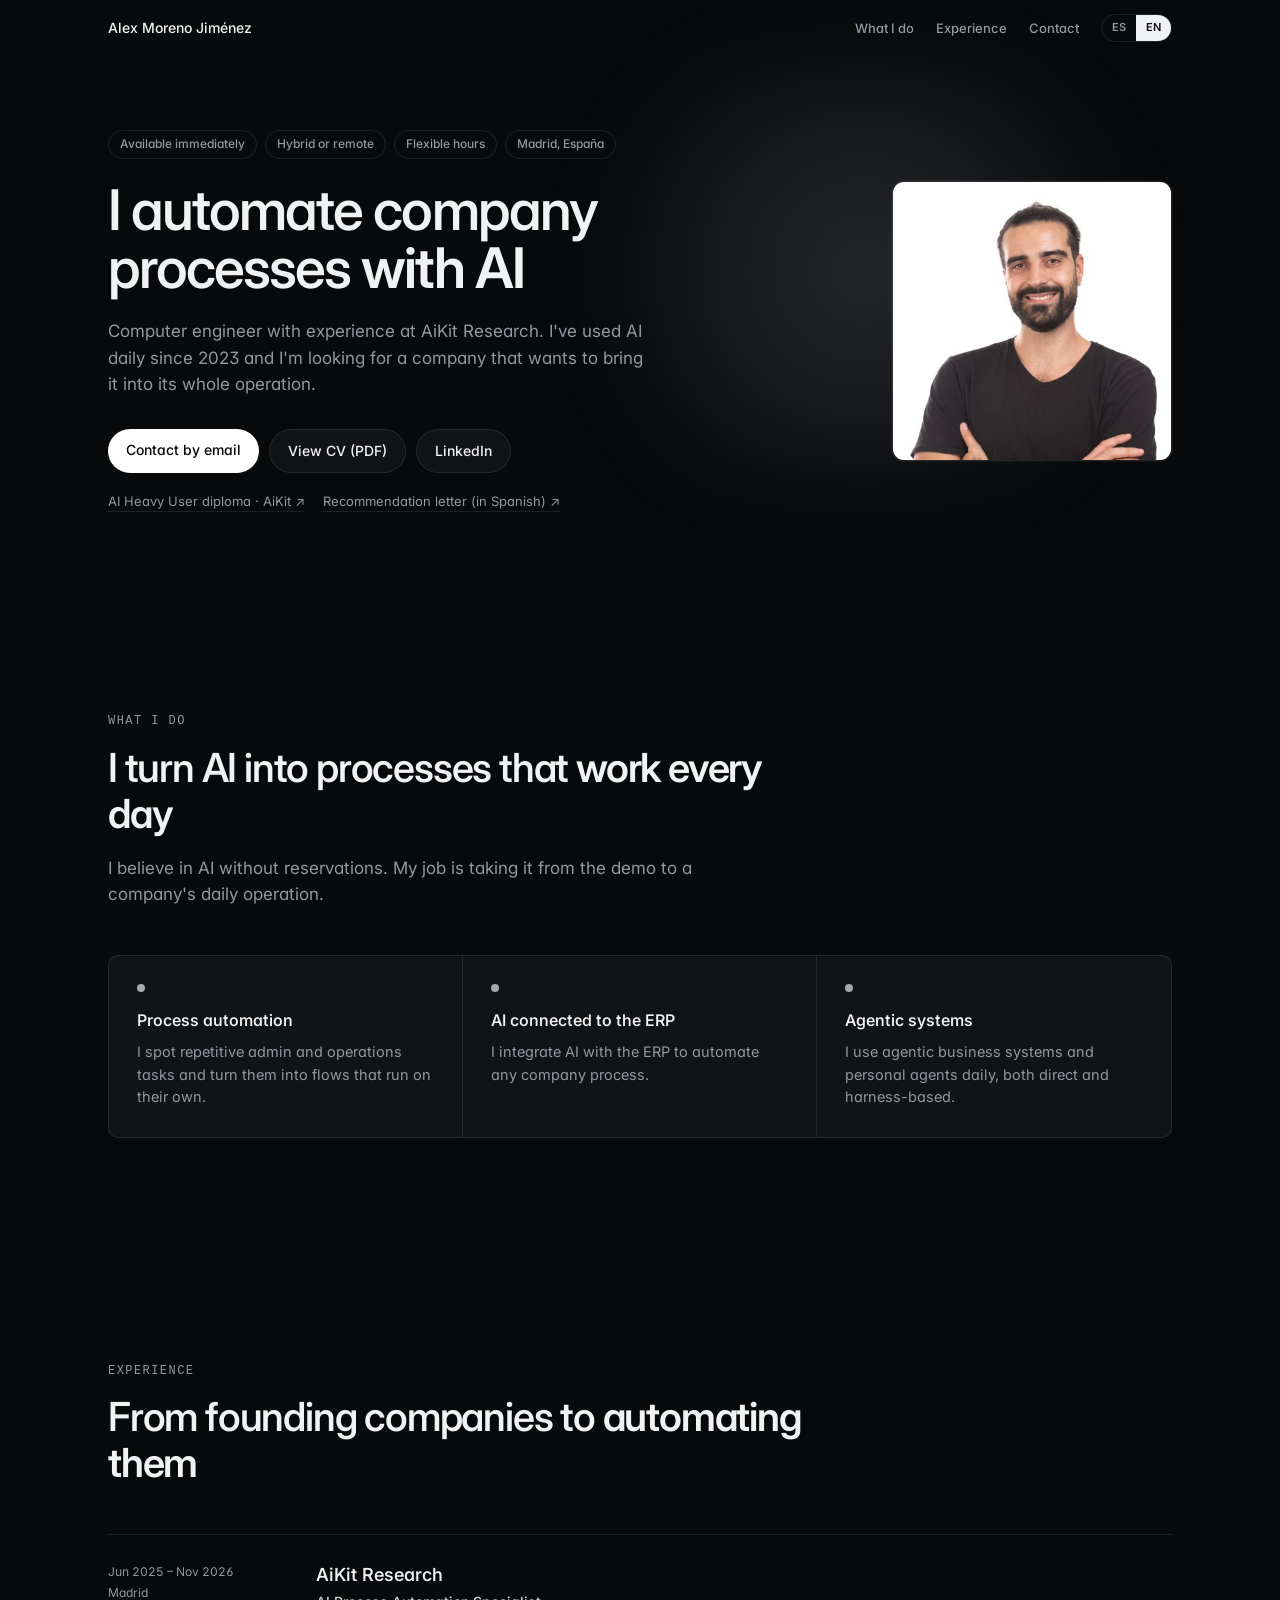
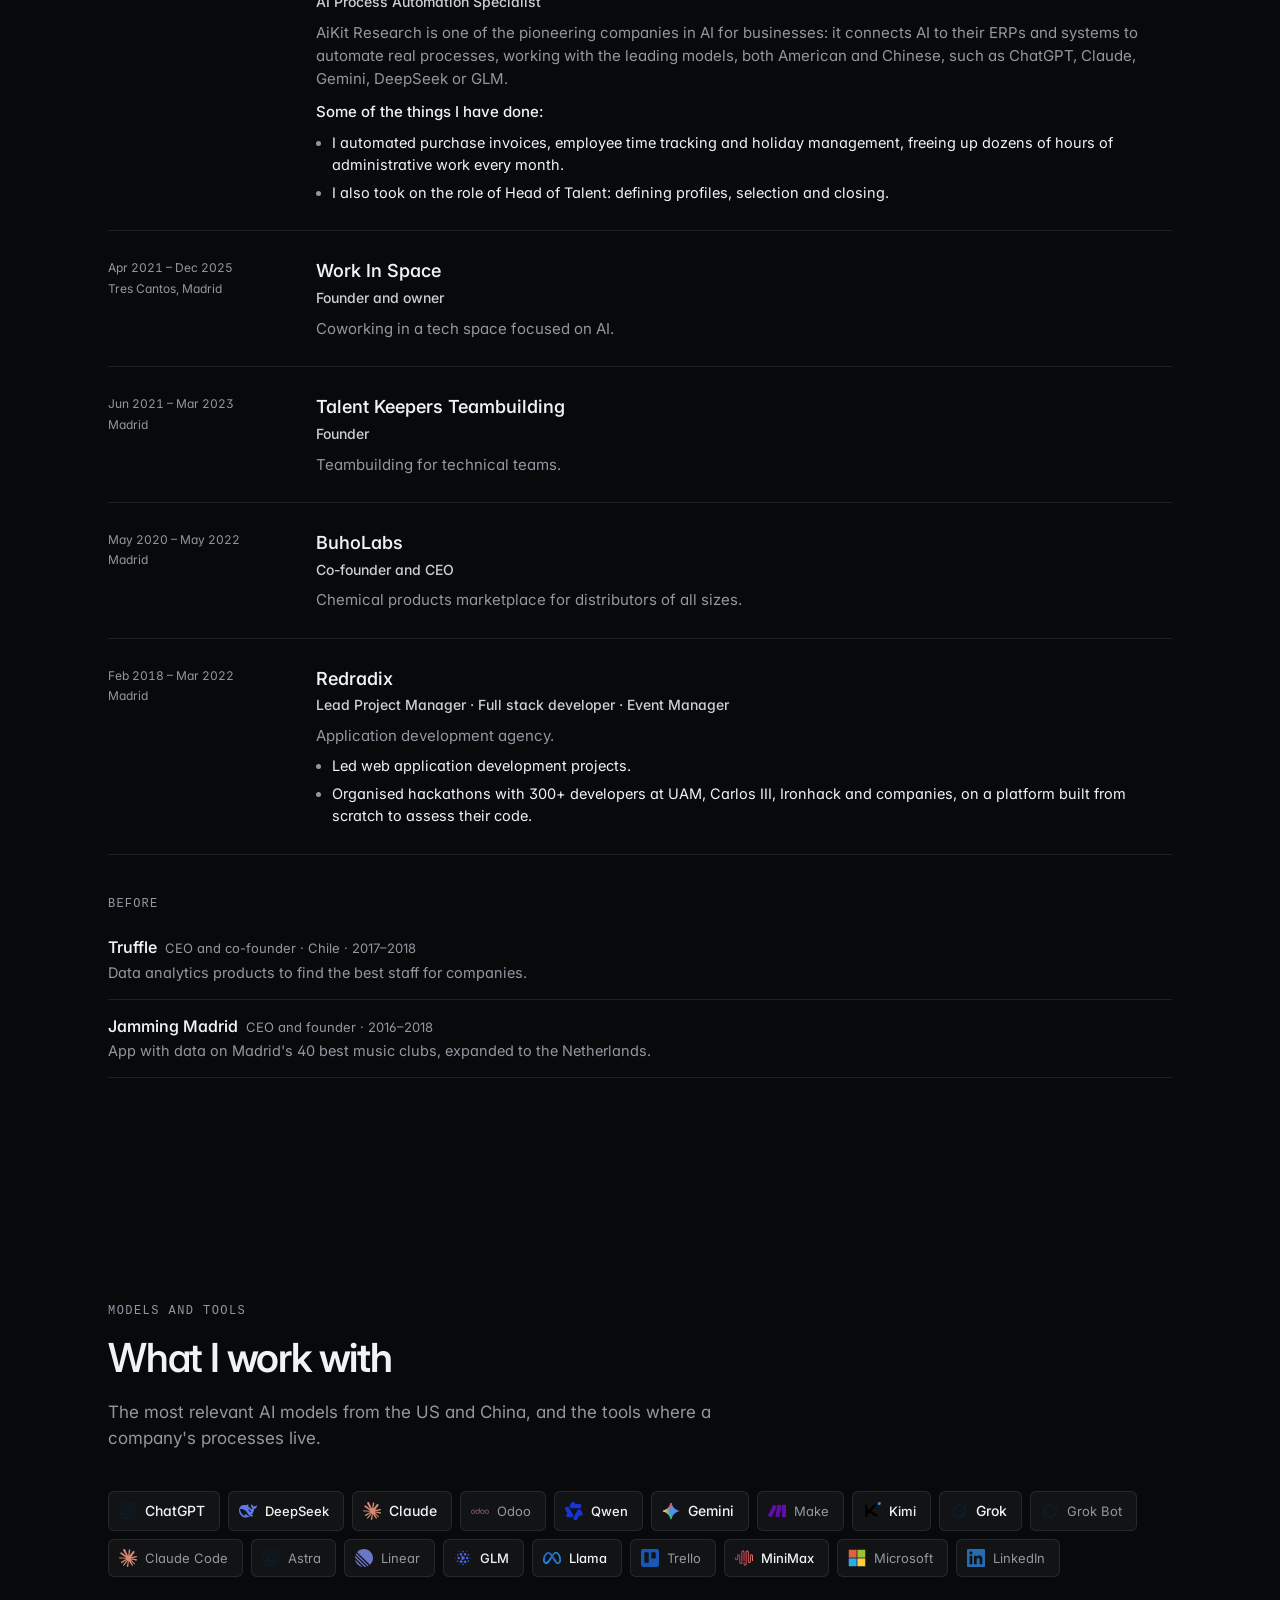
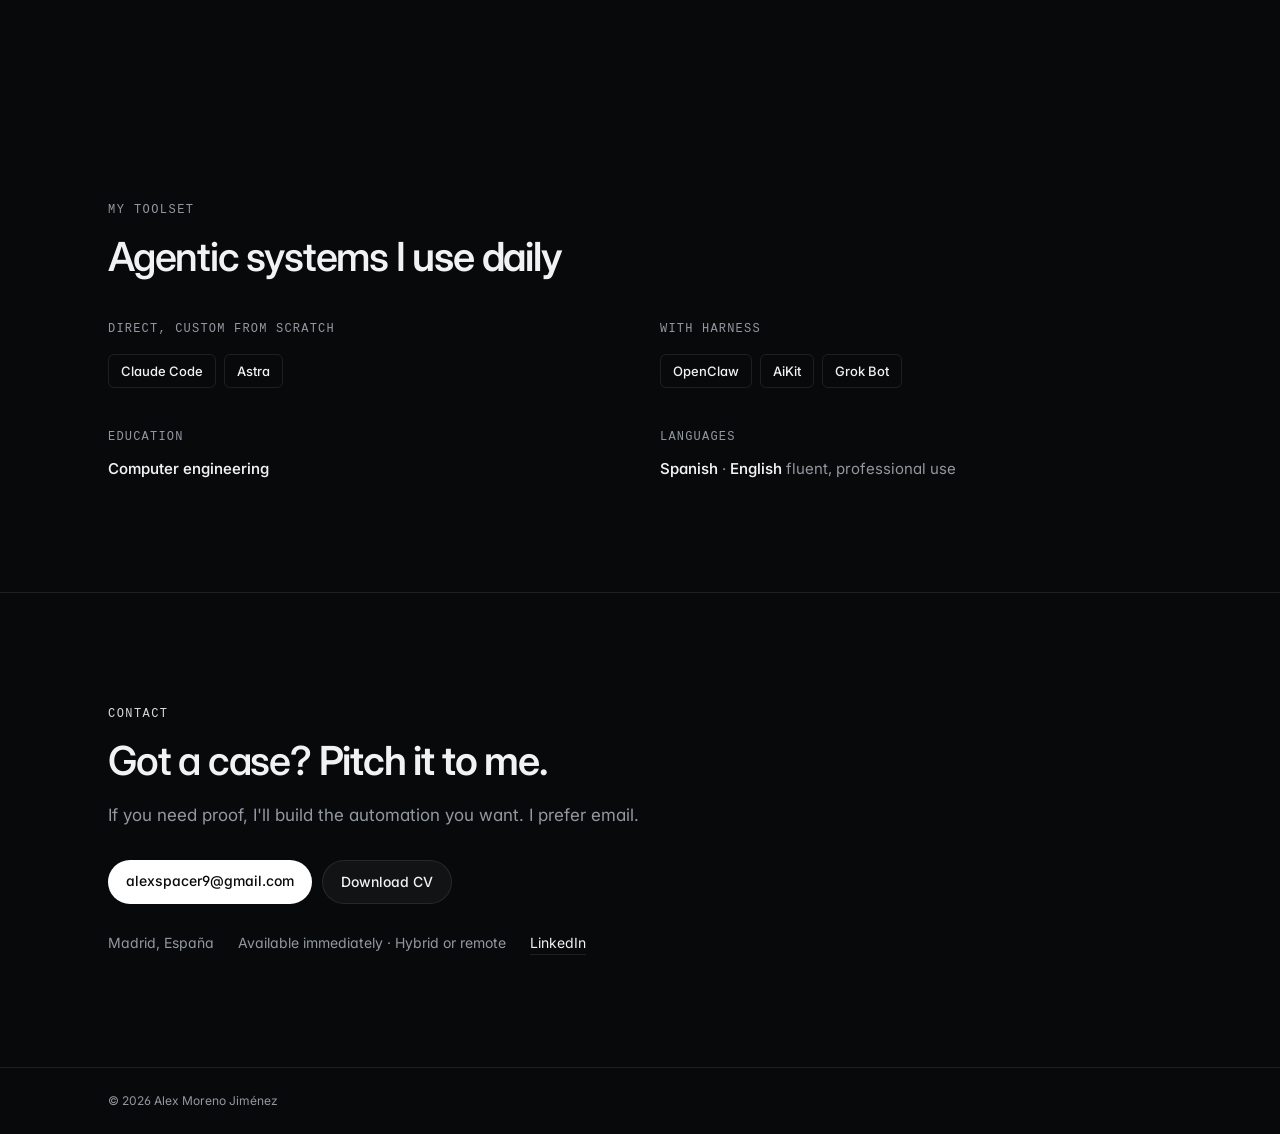
==== index.html @ 7211baa2 "Initial: CV + web estilo linear" ====
<!DOCTYPE html>
<html lang="es">
<head>
<meta charset="utf-8">
<meta name="viewport" content="width=device-width,initial-scale=1">
<title>Alex Moreno Jiménez · Automatizador de procesos con IA</title>
<meta name="description" content="Ingeniero informático que automatiza procesos de empresa con IA. Automatizador de procesos en AiKit Research. Madrid, España.">
<link rel="icon" href="favicon.svg" type="image/svg+xml">
<link rel="icon" href="favicon-32.png" sizes="32x32" type="image/png">
<link rel="apple-touch-icon" href="apple-touch-icon.png">
<meta name="theme-color" content="#08090a">
<style>
@font-face{font-family:Inter;src:url(fonts/Inter.ttf);font-weight:100 900;font-display:swap}
:root{
  --bg:#08090a; --surface:#121315; --ink:#f1f2f3; --muted:#9298a1;
  --line:rgba(255,255,255,.09); --accent:#e5e7eb; --cta:#fff; --cta-ink:#08090a;
  --radius:10px; --content:1120px; --theme:#08090a;
}
*{box-sizing:border-box;margin:0;padding:0}
html{scroll-behavior:smooth}
body{font-family:Inter,system-ui,sans-serif;font-feature-settings:"ss01","cv11";color:var(--ink);background:var(--bg);line-height:1.55;font-size:16px;-webkit-font-smoothing:antialiased}
a{color:inherit}
.wrap{max-width:var(--content);margin:0 auto;padding:0 28px}
nav{position:fixed;top:0;left:0;right:0;z-index:10;border-bottom:1px solid transparent;transition:.25s}
nav .wrap{display:flex;align-items:center;justify-content:space-between;height:56px}
nav.s{background:rgba(8,9,10,.88);backdrop-filter:blur(12px);border-bottom-color:var(--line)}
.brand{font-weight:500;text-decoration:none;font-size:14px;color:var(--ink)}
.links{display:flex;gap:22px;align-items:center;font-size:13px;font-weight:500}
.links a{text-decoration:none;color:var(--muted)}.links a:hover{color:var(--ink)}
.lang{display:flex;border:1px solid var(--line);border-radius:99px;overflow:hidden}
.lang button{border:0;background:none;font:inherit;font-size:11px;font-weight:600;padding:4px 10px;color:var(--muted);cursor:pointer}
.lang button.on{background:var(--ink);color:var(--bg)}
.hero{position:relative;padding:130px 0 88px;overflow:hidden}
.hero::before{content:"";position:absolute;inset:10% 5% auto auto;width:55%;height:70%;background:radial-gradient(circle,rgba(180,190,210,.18),transparent 70%);pointer-events:none;filter:blur(40px)}
.hero .wrap{display:grid;grid-template-columns:1fr 280px;gap:48px;align-items:center;position:relative}
.av{display:inline-flex;gap:8px;flex-wrap:wrap;margin-bottom:22px}
.av span{font-size:12px;font-weight:500;color:var(--muted);border:1px solid var(--line);padding:4px 11px;border-radius:99px;font-variant-numeric:tabular-nums}
h1{font-size:clamp(36px,5vw,56px);line-height:1.05;font-weight:550;letter-spacing:-.035em;max-width:18ch}
h1 b{font-weight:600}
.tit{font-size:17px;font-weight:400;margin-top:20px;max-width:540px;color:var(--muted)}
.cta{display:flex;gap:10px;flex-wrap:wrap;margin-top:32px}
.btn{display:inline-block;text-decoration:none;font-weight:500;font-size:14px;padding:10px 18px;border-radius:99px;transition:.2s}
.btn.p{background:var(--cta);color:var(--cta-ink)}.btn.p:hover{opacity:.92}
.btn.g{color:var(--ink);border:1px solid var(--line);background:var(--surface)}.btn.g:hover{border-color:rgba(255,255,255,.2)}
.ph{width:280px;height:280px;border-radius:12px;object-fit:cover;border:1px solid var(--line);box-shadow:0 0 0 1px rgba(255,255,255,.04)}
.proof{display:flex;gap:18px;flex-wrap:wrap;margin-top:18px;font-size:13px}
.proof a{color:var(--muted);text-decoration:none;border-bottom:1px solid var(--line)}.proof a:hover{color:var(--ink)}
section{padding:112px 0}
.eyebrow{font-size:12px;font-weight:500;letter-spacing:.12em;text-transform:uppercase;color:var(--muted);margin-bottom:14px;font-family:ui-monospace,SFMono-Regular,Menlo,monospace}
h2{font-size:clamp(28px,3.5vw,40px);font-weight:550;letter-spacing:-.03em;line-height:1.15;max-width:720px}
h2 b{font-weight:600}
.lead{color:var(--muted);font-size:17px;max-width:640px;margin-top:18px}
.cards{display:grid;grid-template-columns:repeat(3,1fr);gap:0;margin-top:48px;border:1px solid var(--line);border-radius:var(--radius);overflow:hidden;background:var(--surface)}
.card{padding:28px;border-right:1px solid var(--line);background:transparent}
.card:last-child{border-right:0}
.card:hover{background:rgba(255,255,255,.02)}
.dot{width:8px;height:8px;border-radius:50%;background:var(--accent);margin-bottom:16px;opacity:.7}
.card h3{font-size:16px;font-weight:550;margin-bottom:8px}
.card p{color:var(--muted);font-size:14.5px}
.tint{background:transparent}
.tl{margin-top:48px;border-top:1px solid var(--line)}
.tl article{display:grid;grid-template-columns:180px 1fr;gap:28px;padding:26px 0;border-bottom:1px solid var(--line)}
.tl .d{font-size:13px;font-weight:500;color:var(--muted);font-variant-numeric:tabular-nums}.tl .d span{display:block;font-weight:400;margin-top:2px;font-size:12px}
.tl h3{font-size:18px;font-weight:550}
.tl .rol{color:var(--ink);opacity:.85;font-weight:500;font-size:14px;margin:2px 0 8px}
.tl p.x{color:var(--muted);font-size:15px}
.tl p.it{margin-top:10px;color:var(--ink);font-weight:500}
.tl ul{margin-top:8px;list-style:none}
.tl li{position:relative;padding-left:16px;color:var(--ink);font-size:14.5px;margin-top:5px}
.tl li:before{content:"";position:absolute;left:0;top:9px;width:5px;height:5px;border-radius:50%;background:var(--muted)}
.before{margin-top:40px}
.before h3{font-size:12px;font-weight:500;letter-spacing:.1em;text-transform:uppercase;color:var(--muted);margin-bottom:8px;font-family:ui-monospace,Menlo,monospace}
.before article{padding:14px 0;border-bottom:1px solid var(--line)}
.before h4{font-size:16px;font-weight:550;display:inline}
.before .m{color:var(--muted);font-size:13px;margin-left:8px}
.before p{color:var(--muted);font-size:14.5px;margin-top:2px}
.pills{display:flex;flex-wrap:wrap;gap:8px;margin-top:16px}
.pills span{background:transparent;color:var(--ink);border:1px solid var(--line);font-weight:500;font-size:13px;padding:6px 12px;border-radius:6px}
.two{display:grid;grid-template-columns:1fr 1fr;gap:40px;margin-top:40px}
.two h3{font-size:12px;font-weight:500;letter-spacing:.1em;text-transform:uppercase;color:var(--muted);font-family:ui-monospace,Menlo,monospace}
.two p{color:var(--muted);margin-top:10px;font-size:15px}
.two p b{color:var(--ink);font-weight:550}
.cloud{list-style:none;display:flex;flex-wrap:wrap;gap:8px;margin-top:40px}
.cloud li{display:inline-flex;align-items:center;gap:8px;background:var(--surface);border:1px solid var(--line);border-radius:6px;padding:8px 14px 8px 10px;font-weight:500;font-size:13px;color:var(--ink)}
.cloud li img{width:18px;height:18px;object-fit:contain;filter:grayscale(.3) brightness(1.1)}
.cloud li.l{font-size:14px}.cloud li.t{font-weight:400;color:var(--muted)}
.contact{border-top:1px solid var(--line);text-align:left;background:var(--bg)}
.contact .eyebrow{color:var(--muted)}
.contact h2{color:var(--ink)}
.contact .lead{color:var(--muted)}
.contact .meta{margin-top:28px;display:flex;gap:24px;flex-wrap:wrap;font-size:14px;color:var(--muted)}
.contact .meta a{color:var(--ink);text-decoration:none;border-bottom:1px solid var(--line)}
footer{padding:24px 0;font-size:12px;color:var(--muted);border-top:1px solid var(--line)}
@media(max-width:860px){
.links a.h{display:none}
.hero{padding:100px 0 60px}
.hero .wrap{grid-template-columns:1fr;gap:28px}
.ph{width:160px;height:160px;order:-1}
h1{font-size:36px}
section{padding:72px 0}.cards,.two{grid-template-columns:1fr}.card{border-right:0;border-bottom:1px solid var(--line)}
.tl article{grid-template-columns:1fr;gap:6px}
}

</style>
</head>
<body>
<nav id="nav"><div class="wrap">
<a class="brand" href="#top">Alex Moreno Jiménez</a>
<div class="links">
<a class="h" href="#hago" data-es="Qué hago" data-en="What I do">Qué hago</a>
<a class="h" href="#trayectoria" data-es="Trayectoria" data-en="Experience">Trayectoria</a>
<a class="h" href="#contacto" data-es="Contacto" data-en="Contact">Contacto</a>
<div class="lang"><button id="bes" class="on">ES</button><button id="ben">EN</button></div>
</div></div></nav>

<header class="hero" id="top"><div class="wrap">
<div class="hero-copy">
<div class="av"><span data-es="Disponibilidad inmediata" data-en="Available immediately">Disponibilidad inmediata</span><span data-es="Híbrido o remoto" data-en="Hybrid or remote">Híbrido o remoto</span><span data-es="Horario flexible" data-en="Flexible hours">Horario flexible</span><span>Madrid, España</span></div>
<h1 data-es="Automatizo procesos de empresa <b>con IA</b>" data-en="I automate company processes <b>with AI</b>">Automatizo procesos de empresa <b>con IA</b></h1>
<p class="tit" data-es="Ingeniero informático con experiencia en AiKit Research. Uso IA a diario desde 2023 y busco una empresa que quiera llevarla a toda su operación." data-en="Computer engineer with experience at AiKit Research. I've used AI daily since 2023 and I'm looking for a company that wants to bring it into its whole operation.">Ingeniero informático con experiencia en AiKit Research. Uso IA a diario desde 2023 y busco una empresa que quiera llevarla a toda su operación.</p>
<div class="cta">
<a class="btn p" href="mailto:alexspacer9@gmail.com" data-es="Contactar por correo" data-en="Contact by email">Contactar por correo</a>
<a class="btn g" id="cv" href="cv/CV_AlexMoreno_ES.pdf" data-es="Ver CV (PDF)" data-en="View CV (PDF)">Ver CV (PDF)</a>
<a class="btn g" href="https://www.linkedin.com/in/alex-moreno-jim%C3%A9nez-33b404128/" target="_blank" rel="noopener">LinkedIn</a>
</div>
<p class="proof"><a href="docs/Diploma_AIHeavyUser_AiKit.pdf" target="_blank" rel="noopener" data-es="Diploma AI Heavy User · AiKit ↗" data-en="AI Heavy User diploma · AiKit ↗">Diploma AI Heavy User · AiKit ↗</a><a href="docs/Carta_Recomendacion_AiKit.pdf" target="_blank" rel="noopener" data-es="Carta de recomendación ↗" data-en="Recommendation letter (in Spanish) ↗">Carta de recomendación ↗</a></p>
</div>
<img class="ph" src="foto.jpg" alt="Alex Moreno Jiménez">
</div></header>

<section id="hago"><div class="wrap">
<p class="eyebrow" data-es="Qué hago" data-en="What I do">Qué hago</p>
<h2 data-es="Convierto la IA en procesos que <b>funcionan cada día</b>" data-en="I turn AI into processes that <b>work every day</b>">Convierto la IA en procesos que <b>funcionan cada día</b></h2>
<p class="lead" data-es="Creo en la IA sin reservas. Mi trabajo es llevarla de la demo a la operación diaria de una empresa." data-en="I believe in AI without reservations. My job is taking it from the demo to a company's daily operation.">Creo en la IA sin reservas. Mi trabajo es llevarla de la demo a la operación diaria de una empresa.</p>
<div class="cards">
<div class="card"><div class="dot"></div><h3 data-es="Automatización de procesos" data-en="Process automation">Automatización de procesos</h3><p data-es="Detecto tareas repetitivas de administración y operación, y las convierto en flujos que funcionan solos." data-en="I spot repetitive admin and operations tasks and turn them into flows that run on their own.">Detecto tareas repetitivas de administración y operación, y las convierto en flujos que funcionan solos.</p></div>
<div class="card"><div class="dot"></div><h3 data-es="IA conectada al ERP" data-en="AI connected to the ERP">IA conectada al ERP</h3><p data-es="Integro la IA con el ERP para automatizar cualquier proceso de la empresa." data-en="I integrate AI with the ERP to automate any company process.">Integro la IA con el ERP para automatizar cualquier proceso de la empresa.</p></div>
<div class="card"><div class="dot"></div><h3 data-es="Sistemas agénticos" data-en="Agentic systems">Sistemas agénticos</h3><p data-es="Uso a diario sistemas agénticos empresariales y agentes personales, directos o con harness." data-en="I use agentic business systems and personal agents daily, both direct and harness-based.">Uso a diario sistemas agénticos empresariales y agentes personales, directos o con harness.</p></div>
</div>
</div></section>

<section class="tint" id="trayectoria"><div class="wrap">
<p class="eyebrow" data-es="Trayectoria" data-en="Experience">Trayectoria</p>
<h2 data-es="De fundar empresas a <b>automatizarlas</b>" data-en="From founding companies to <b>automating them</b>">De fundar empresas a <b>automatizarlas</b></h2>
<div class="tl">
<article><div class="d"><span data-es="jun. 2025 – nov. 2026" data-en="Jun 2025 – Nov 2026">jun. 2025 – nov. 2026</span><span>Madrid</span></div><div><h3>AiKit Research</h3><p class="rol" data-es="Automatizador de procesos con IA" data-en="AI Process Automation Specialist">Automatizador de procesos con IA</p><p class="x" data-es="AiKit Research es una de las empresas pioneras en IA para empresas: conecta la IA con sus ERP y sus sistemas para automatizar procesos reales, trabajando con los principales modelos, tanto estadounidenses como chinos, como ChatGPT, Claude, Gemini, DeepSeek o GLM." data-en="AiKit Research is one of the pioneering companies in AI for businesses: it connects AI to their ERPs and systems to automate real processes, working with the leading models, both American and Chinese, such as ChatGPT, Claude, Gemini, DeepSeek or GLM.">AiKit Research es una de las empresas pioneras en IA para empresas: conecta la IA con sus ERP y sus sistemas para automatizar procesos reales, trabajando con los principales modelos, tanto estadounidenses como chinos, como ChatGPT, Claude, Gemini, DeepSeek o GLM.</p><p class="x it" data-es="Algunas de las cosas que he hecho:" data-en="Some of the things I have done:">Algunas de las cosas que he hecho:</p><ul><li data-es="Automaticé las facturas de compras, el fichaje y la gestión de vacaciones, liberando decenas de horas al mes de trabajo administrativo." data-en="I automated purchase invoices, employee time tracking and holiday management, freeing up dozens of hours of administrative work every month.">Automaticé las facturas de compras, el fichaje y la gestión de vacaciones, liberando decenas de horas al mes de trabajo administrativo.</li><li data-es="Asumí también el rol de Head of Talent: definición de perfiles, selección y cierre." data-en="I also took on the role of Head of Talent: defining profiles, selection and closing.">Asumí también el rol de Head of Talent: definición de perfiles, selección y cierre.</li></ul></div></article>
<article><div class="d"><span data-es="abr. 2021 – dic. 2025" data-en="Apr 2021 – Dec 2025">abr. 2021 – dic. 2025</span><span>Tres Cantos, Madrid</span></div><div><h3>Work In Space</h3><p class="rol" data-es="Fundador y propietario" data-en="Founder and owner">Fundador y propietario</p><p class="x" data-es="Coworking en espacio tecnológico centrado en IA." data-en="Coworking in a tech space focused on AI.">Coworking en espacio tecnológico centrado en IA.</p></div></article>
<article><div class="d"><span data-es="jun. 2021 – mar. 2023" data-en="Jun 2021 – Mar 2023">jun. 2021 – mar. 2023</span><span>Madrid</span></div><div><h3>Talent Keepers Teambuilding</h3><p class="rol" data-es="Fundador" data-en="Founder">Fundador</p><p class="x" data-es="Teambuilding para equipos técnicos." data-en="Teambuilding for technical teams.">Teambuilding para equipos técnicos.</p></div></article>
<article><div class="d"><span data-es="may. 2020 – may. 2022" data-en="May 2020 – May 2022">may. 2020 – may. 2022</span><span>Madrid</span></div><div><h3>BuhoLabs</h3><p class="rol" data-es="Cofundador y CEO" data-en="Co-founder and CEO">Cofundador y CEO</p><p class="x" data-es="Marketplace de productos químicos para distribuidores de todos los tamaños." data-en="Chemical products marketplace for distributors of all sizes.">Marketplace de productos químicos para distribuidores de todos los tamaños.</p></div></article>
<article><div class="d"><span data-es="feb. 2018 – mar. 2022" data-en="Feb 2018 – Mar 2022">feb. 2018 – mar. 2022</span><span>Madrid</span></div><div><h3>Redradix</h3><p class="rol" data-es="Lead Project Manager · Desarrollador full stack · Event Manager" data-en="Lead Project Manager · Full stack developer · Event Manager">Lead Project Manager · Desarrollador full stack · Event Manager</p><p class="x" data-es="Agencia de desarrollo de aplicaciones." data-en="Application development agency.">Agencia de desarrollo de aplicaciones.</p>
<ul><li data-es="Lideré proyectos de desarrollo de aplicaciones web." data-en="Led web application development projects.">Lideré proyectos de desarrollo de aplicaciones web.</li>
<li data-es="Organicé hackathons con más de 300 desarrolladores en la UAM, la Carlos III, Ironhack y empresas, con una plataforma creada desde cero para evaluar su código." data-en="Organised hackathons with 300+ developers at UAM, Carlos III, Ironhack and companies, on a platform built from scratch to assess their code.">Organicé hackathons con más de 300 desarrolladores en la UAM, la Carlos III, Ironhack y empresas, con una plataforma creada desde cero para evaluar su código.</li></ul></div></article>
</div>
<div class="before">
<h3 data-es="Antes" data-en="Before">Antes</h3>
<article><h4>Truffle</h4><span class="m" data-es="CEO y cofundador · Chile · 2017–2018" data-en="CEO and co-founder · Chile · 2017–2018">CEO y cofundador · Chile · 2017–2018</span><p data-es="Productos de análisis de datos para encontrar al mejor personal para las empresas." data-en="Data analytics products to find the best staff for companies.">Productos de análisis de datos para encontrar al mejor personal para las empresas.</p></article>
<article><h4>Jamming Madrid</h4><span class="m" data-es="CEO y fundador · 2016–2018" data-en="CEO and founder · 2016–2018">CEO y fundador · 2016–2018</span><p data-es="App con los datos de los 40 mejores clubes de música de Madrid, ampliada a Países Bajos." data-en="App with data on Madrid's 40 best music clubs, expanded to the Netherlands.">App con los datos de los 40 mejores clubes de música de Madrid, ampliada a Países Bajos.</p></article>
</div>
</div></section>

<section id="stack"><div class="wrap">
<p class="eyebrow" data-es="Modelos y herramientas" data-en="Models and tools">Modelos y herramientas</p>
<h2 data-es="Con lo que <b>trabajo</b>" data-en="What I <b>work with</b>">Con lo que <b>trabajo</b></h2>
<p class="lead" data-es="Los modelos de IA más relevantes de EE. UU. y China, y las herramientas donde viven los procesos de una empresa." data-en="The most relevant AI models from the US and China, and the tools where a company's processes live.">Los modelos de IA más relevantes de EE. UU. y China, y las herramientas donde viven los procesos de una empresa.</p>
<ul class="cloud">
<li class="m l" style="--d:0s"><img src="logos/openai.svg" alt="">ChatGPT</li>
<li class="m" style="--d:-1.4s"><img src="logos/deepseek-color.svg" alt="">DeepSeek</li>
<li class="m l" style="--d:-3s"><img src="logos/claude-color.svg" alt="">Claude</li>
<li class="t" style="--d:-2s"><img src="logos/odoo.svg" alt="">Odoo</li>
<li class="m" style="--d:-4.2s"><img src="logos/qwen-color.svg" alt="">Qwen</li>
<li class="m l" style="--d:-.8s"><img src="logos/gemini-color.svg" alt="">Gemini</li>
<li class="t" style="--d:-3.6s"><img src="logos/make.svg" alt="">Make</li>
<li class="m" style="--d:-5s"><img src="logos/kimi-color.svg" alt="">Kimi</li>
<li class="m l" style="--d:-2.4s"><img src="logos/grok.svg" alt="">Grok</li>
<li class="t" style="--d:-1.7s"><img src="logos/grok.svg" alt="">Grok Bot</li>
<li class="t" style="--d:-2.6s"><img src="logos/claude-color.svg" alt="">Claude Code</li>
<li class="t" style="--d:-3.9s"><img src="logos/openai.svg" alt="">Astra</li>
<li class="t" style="--d:-4.6s"><img src="logos/linear.svg" alt="">Linear</li>
<li class="m" style="--d:-1s"><img src="logos/zhipu-color.svg" alt="">GLM</li>
<li class="m" style="--d:-3.3s"><img src="logos/meta-color.svg" alt="">Llama</li>
<li class="t" style="--d:-5.4s"><img src="logos/trello.svg" alt="">Trello</li>
<li class="m" style="--d:-2.8s"><img src="logos/minimax-color.svg" alt="">MiniMax</li>
<li class="t" style="--d:-.4s"><img src="logos/microsoft.svg" alt="">Microsoft</li>
<li class="t" style="--d:-4s"><img src="logos/linkedin.svg" alt="">LinkedIn</li>
</ul>
</div></section>

<section class="tint" id="set"><div class="wrap">
<p class="eyebrow" data-es="Mi set de trabajo" data-en="My toolset">Mi set de trabajo</p>
<h2 data-es="Sistemas agénticos que <b>uso a diario</b>" data-en="Agentic systems I <b>use daily</b>">Sistemas agénticos que <b>uso a diario</b></h2>
<div class="two">
<div><h3 data-es="Directos, a medida desde cero" data-en="Direct, custom from scratch">Directos, a medida desde cero</h3><div class="pills"><span>Claude Code</span><span>Astra</span></div></div>
<div><h3 data-es="Con harness" data-en="With harness">Con harness</h3><div class="pills"><span>OpenClaw</span><span>AiKit</span><span>Grok Bot</span></div></div>
</div>
<div class="two">
<div><h3 data-es="Formación" data-en="Education">Formación</h3><p data-es="<b>Ingeniería informática</b>" data-en="<b>Computer engineering</b>"><b>Ingeniería informática</b></p></div>
<div><h3 data-es="Idiomas" data-en="Languages">Idiomas</h3><p data-es="<b>Español</b> · <b>Inglés</b> fluido, uso profesional" data-en="<b>Spanish</b> · <b>English</b> fluent, professional use"><b>Español</b> · <b>Inglés</b> fluido, uso profesional</p></div>
</div>
</div></section>

<section class="contact" id="contacto"><div class="wrap">
<p class="eyebrow" style="color:#fff;opacity:.85" data-es="Contacto" data-en="Contact">Contacto</p>
<h2 data-es="¿Tienes un caso? <b>Propónmelo.</b>" data-en="Got a case? <b>Pitch it to me.</b>">¿Tienes un caso? <b>Propónmelo.</b></h2>
<p class="lead" data-es="Si hace falta una prueba, hago la automatización que queráis. Prefiero el contacto por correo." data-en="If you need proof, I'll build the automation you want. I prefer email.">Si hace falta una prueba, hago la automatización que queráis. Prefiero el contacto por correo.</p>
<div class="cta"><a class="btn p" href="mailto:alexspacer9@gmail.com">alexspacer9@gmail.com</a><a class="btn g" id="cv2" href="cv/CV_AlexMoreno_ES.pdf" data-es="Descargar CV" data-en="Download CV">Descargar CV</a></div>
<div class="meta"><span>Madrid, España</span><span data-es="Disponibilidad inmediata · Híbrido o remoto" data-en="Available immediately · Hybrid or remote">Disponibilidad inmediata · Híbrido o remoto</span><a href="https://www.linkedin.com/in/alex-moreno-jim%C3%A9nez-33b404128/" target="_blank" rel="noopener">LinkedIn</a></div>
</div></section>
<footer><div class="wrap">© 2026 Alex Moreno Jiménez</div></footer>
<script>
const nav=document.getElementById('nav');
const sc=()=>nav.classList.toggle('s',scrollY>40);addEventListener('scroll',sc);sc();
function setLang(l){
  document.documentElement.lang=l;
  document.querySelectorAll('[data-'+l+']').forEach(e=>e.innerHTML=e.getAttribute('data-'+l));
  document.getElementById('bes').classList.toggle('on',l==='es');
  document.getElementById('ben').classList.toggle('on',l==='en');
  const u='cv/CV_AlexMoreno_'+l.toUpperCase()+'.pdf';
  const cv=document.getElementById('cv'), cv2=document.getElementById('cv2');
  if(cv)cv.href=u; if(cv2)cv2.href=u;
  localStorage.setItem('lang',l);
}
document.getElementById('bes').onclick=()=>setLang('es');
document.getElementById('ben').onclick=()=>setLang('en');
const q=new URLSearchParams(location.search).get('lang');
const s=q||localStorage.getItem('lang')||(navigator.language.startsWith('en')?'en':'es');
if(s==='en')setLang('en');
</script>
</body>
</html>
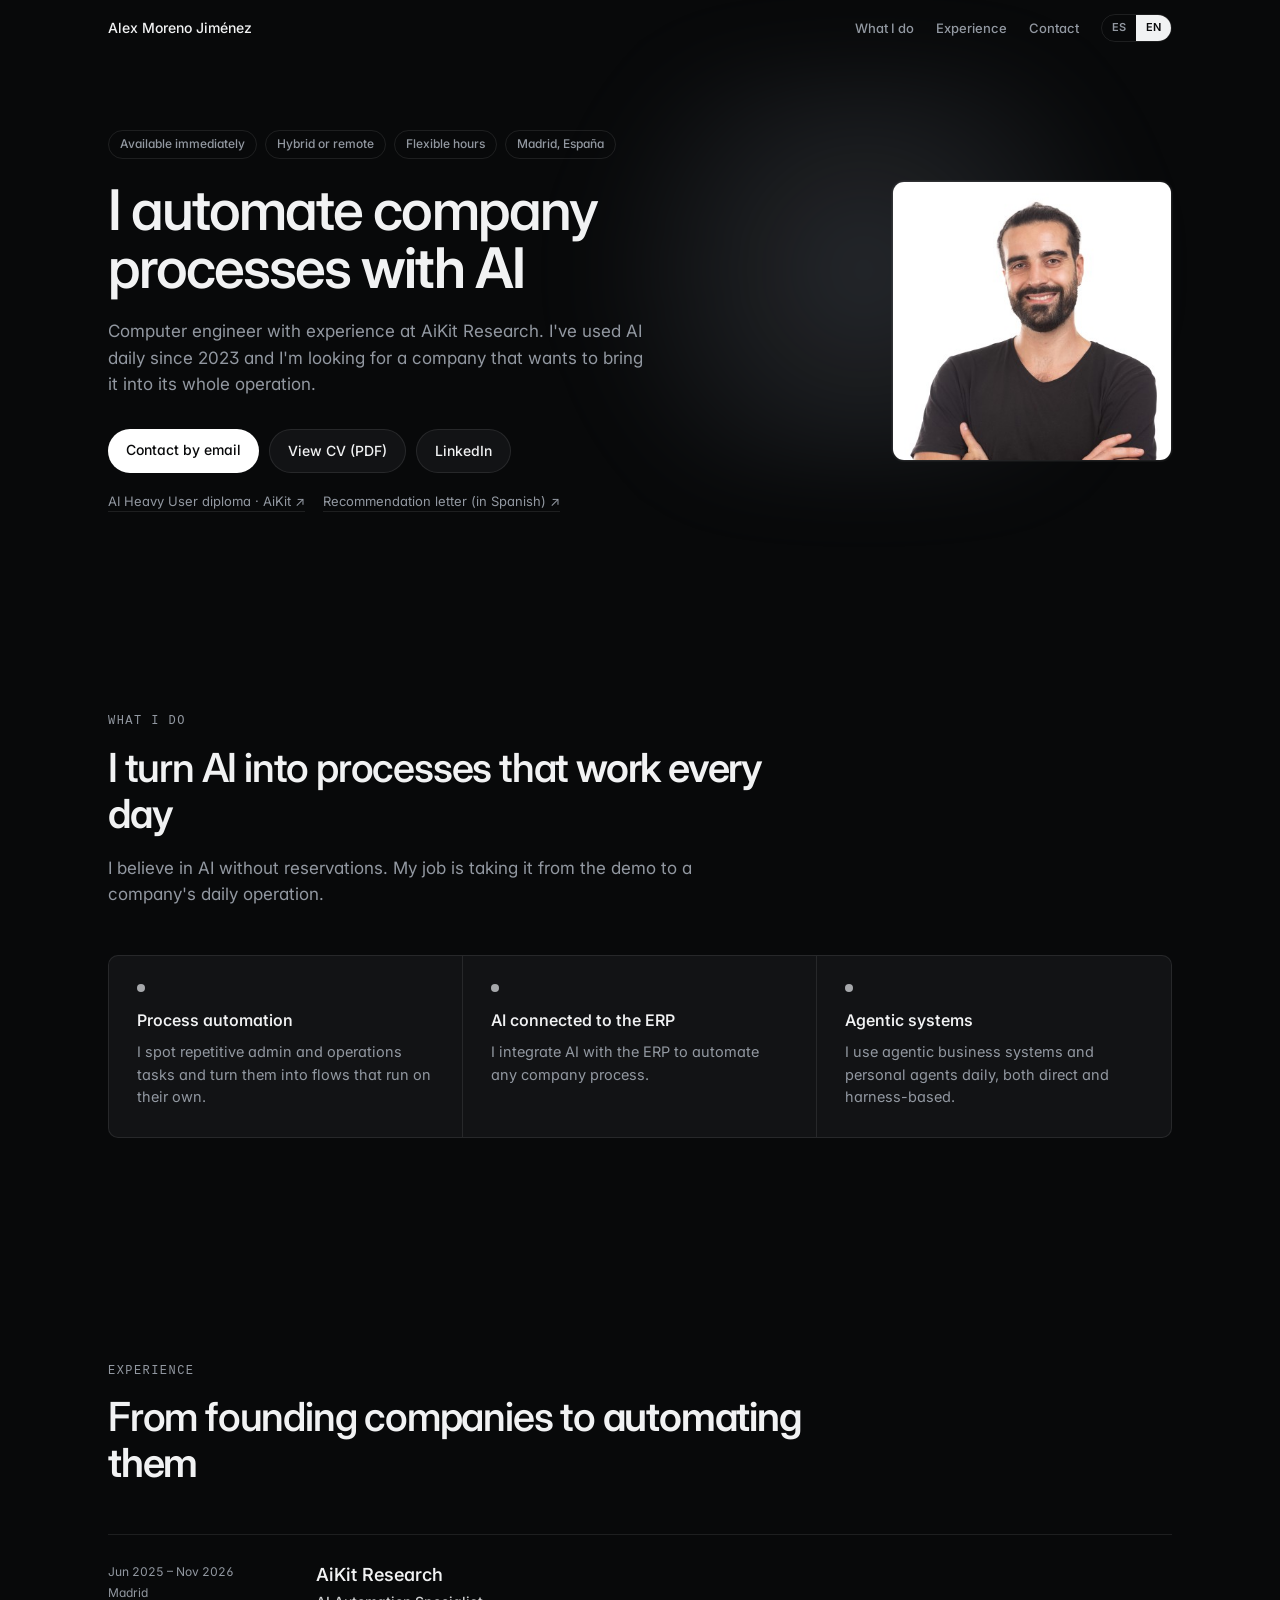
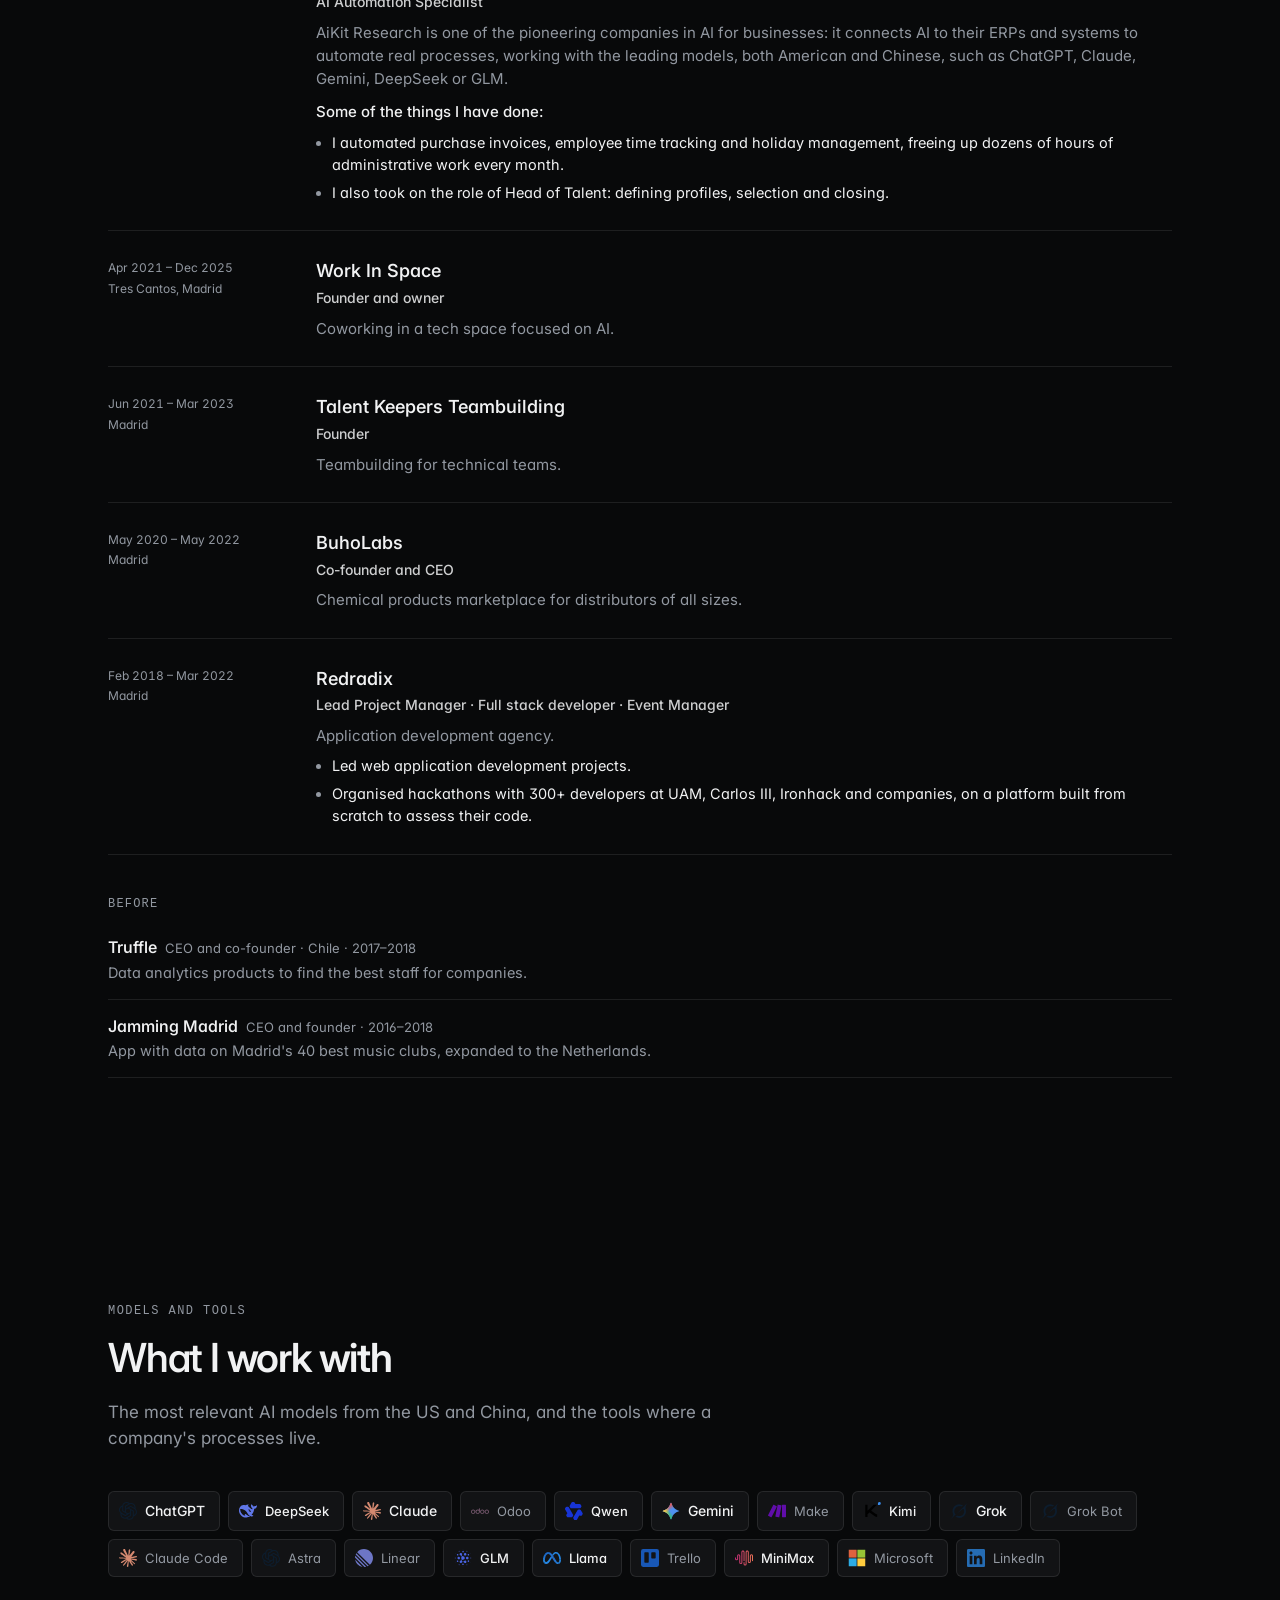
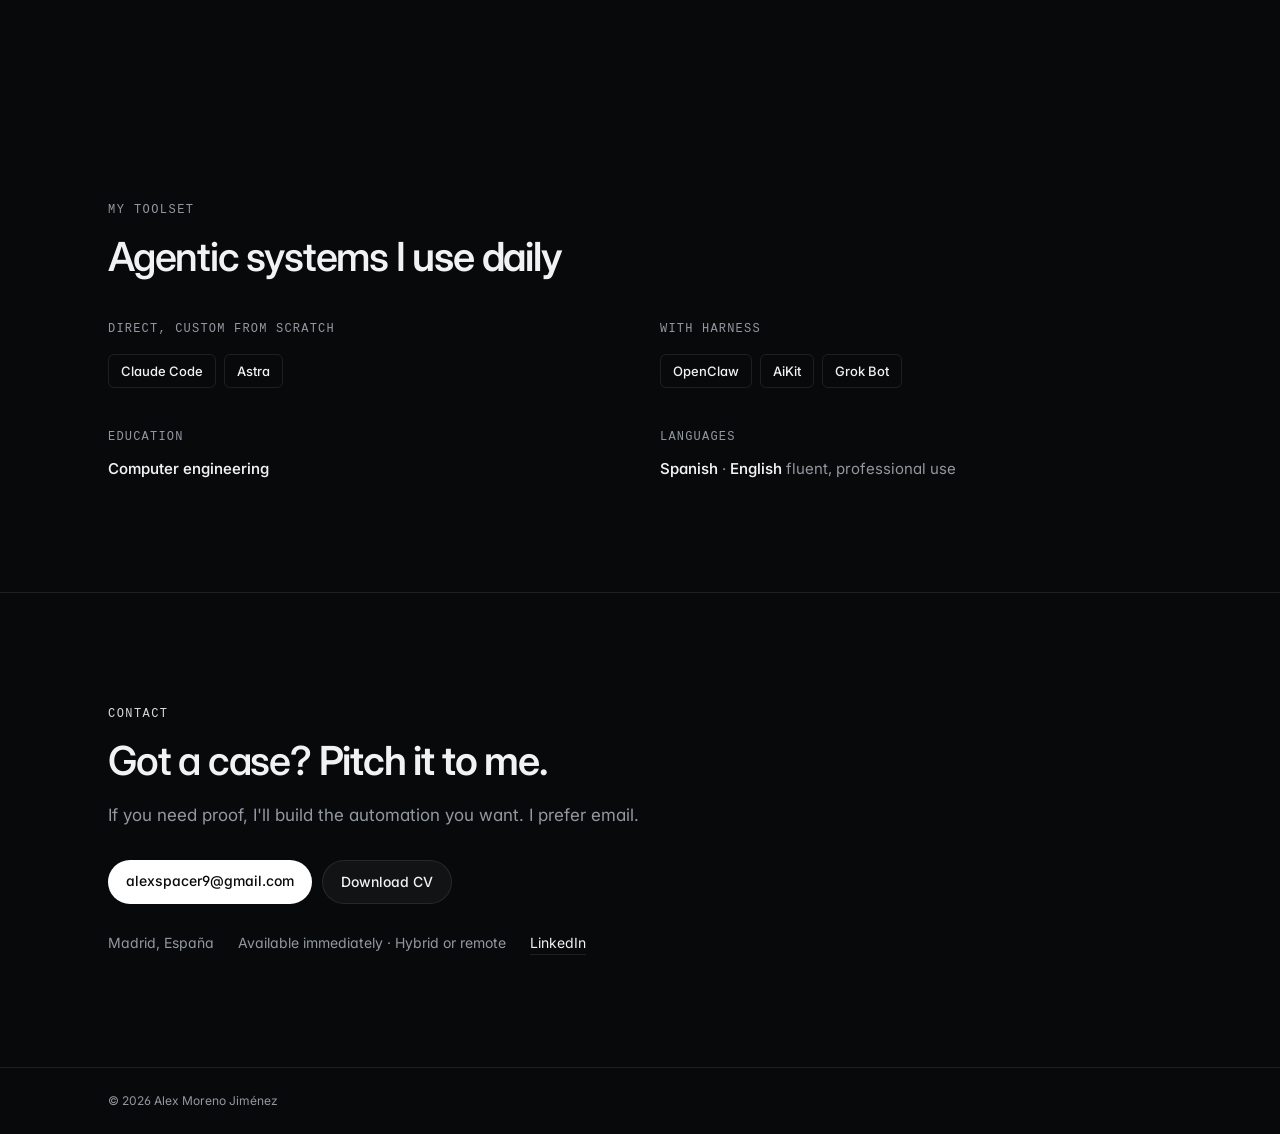
==== commit be71b9a1: "Titular: AI Automation Specialist (inbound)" ====
--- a/index.html
+++ b/index.html
@@ -3,8 +3,8 @@
 <head>
 <meta charset="utf-8">
 <meta name="viewport" content="width=device-width,initial-scale=1">
-<title>Alex Moreno Jiménez · Automatizador de procesos con IA</title>
-<meta name="description" content="Ingeniero informático que automatiza procesos de empresa con IA. Automatizador de procesos en AiKit Research. Madrid, España.">
+<title>Alex Moreno Jiménez · AI Automation Specialist</title>
+<meta name="description" content="Ingeniero informático que automatiza procesos de empresa con IA. AI Automation Specialist en AiKit Research. Madrid, España.">
 <link rel="icon" href="favicon.svg" type="image/svg+xml">
 <link rel="icon" href="favicon-32.png" sizes="32x32" type="image/png">
 <link rel="apple-touch-icon" href="apple-touch-icon.png">
@@ -143,7 +143,7 @@
 <p class="eyebrow" data-es="Trayectoria" data-en="Experience">Trayectoria</p>
 <h2 data-es="De fundar empresas a <b>automatizarlas</b>" data-en="From founding companies to <b>automating them</b>">De fundar empresas a <b>automatizarlas</b></h2>
 <div class="tl">
-<article><div class="d"><span data-es="jun. 2025 – nov. 2026" data-en="Jun 2025 – Nov 2026">jun. 2025 – nov. 2026</span><span>Madrid</span></div><div><h3>AiKit Research</h3><p class="rol" data-es="Automatizador de procesos con IA" data-en="AI Process Automation Specialist">Automatizador de procesos con IA</p><p class="x" data-es="AiKit Research es una de las empresas pioneras en IA para empresas: conecta la IA con sus ERP y sus sistemas para automatizar procesos reales, trabajando con los principales modelos, tanto estadounidenses como chinos, como ChatGPT, Claude, Gemini, DeepSeek o GLM." data-en="AiKit Research is one of the pioneering companies in AI for businesses: it connects AI to their ERPs and systems to automate real processes, working with the leading models, both American and Chinese, such as ChatGPT, Claude, Gemini, DeepSeek or GLM.">AiKit Research es una de las empresas pioneras en IA para empresas: conecta la IA con sus ERP y sus sistemas para automatizar procesos reales, trabajando con los principales modelos, tanto estadounidenses como chinos, como ChatGPT, Claude, Gemini, DeepSeek o GLM.</p><p class="x it" data-es="Algunas de las cosas que he hecho:" data-en="Some of the things I have done:">Algunas de las cosas que he hecho:</p><ul><li data-es="Automaticé las facturas de compras, el fichaje y la gestión de vacaciones, liberando decenas de horas al mes de trabajo administrativo." data-en="I automated purchase invoices, employee time tracking and holiday management, freeing up dozens of hours of administrative work every month.">Automaticé las facturas de compras, el fichaje y la gestión de vacaciones, liberando decenas de horas al mes de trabajo administrativo.</li><li data-es="Asumí también el rol de Head of Talent: definición de perfiles, selección y cierre." data-en="I also took on the role of Head of Talent: defining profiles, selection and closing.">Asumí también el rol de Head of Talent: definición de perfiles, selección y cierre.</li></ul></div></article>
+<article><div class="d"><span data-es="jun. 2025 – nov. 2026" data-en="Jun 2025 – Nov 2026">jun. 2025 – nov. 2026</span><span>Madrid</span></div><div><h3>AiKit Research</h3><p class="rol" data-es="AI Automation Specialist" data-en="AI Automation Specialist">AI Automation Specialist</p><p class="x" data-es="AiKit Research es una de las empresas pioneras en IA para empresas: conecta la IA con sus ERP y sus sistemas para automatizar procesos reales, trabajando con los principales modelos, tanto estadounidenses como chinos, como ChatGPT, Claude, Gemini, DeepSeek o GLM." data-en="AiKit Research is one of the pioneering companies in AI for businesses: it connects AI to their ERPs and systems to automate real processes, working with the leading models, both American and Chinese, such as ChatGPT, Claude, Gemini, DeepSeek or GLM.">AiKit Research es una de las empresas pioneras en IA para empresas: conecta la IA con sus ERP y sus sistemas para automatizar procesos reales, trabajando con los principales modelos, tanto estadounidenses como chinos, como ChatGPT, Claude, Gemini, DeepSeek o GLM.</p><p class="x it" data-es="Algunas de las cosas que he hecho:" data-en="Some of the things I have done:">Algunas de las cosas que he hecho:</p><ul><li data-es="Automaticé las facturas de compras, el fichaje y la gestión de vacaciones, liberando decenas de horas al mes de trabajo administrativo." data-en="I automated purchase invoices, employee time tracking and holiday management, freeing up dozens of hours of administrative work every month.">Automaticé las facturas de compras, el fichaje y la gestión de vacaciones, liberando decenas de horas al mes de trabajo administrativo.</li><li data-es="Asumí también el rol de Head of Talent: definición de perfiles, selección y cierre." data-en="I also took on the role of Head of Talent: defining profiles, selection and closing.">Asumí también el rol de Head of Talent: definición de perfiles, selección y cierre.</li></ul></div></article>
 <article><div class="d"><span data-es="abr. 2021 – dic. 2025" data-en="Apr 2021 – Dec 2025">abr. 2021 – dic. 2025</span><span>Tres Cantos, Madrid</span></div><div><h3>Work In Space</h3><p class="rol" data-es="Fundador y propietario" data-en="Founder and owner">Fundador y propietario</p><p class="x" data-es="Coworking en espacio tecnológico centrado en IA." data-en="Coworking in a tech space focused on AI.">Coworking en espacio tecnológico centrado en IA.</p></div></article>
 <article><div class="d"><span data-es="jun. 2021 – mar. 2023" data-en="Jun 2021 – Mar 2023">jun. 2021 – mar. 2023</span><span>Madrid</span></div><div><h3>Talent Keepers Teambuilding</h3><p class="rol" data-es="Fundador" data-en="Founder">Fundador</p><p class="x" data-es="Teambuilding para equipos técnicos." data-en="Teambuilding for technical teams.">Teambuilding para equipos técnicos.</p></div></article>
 <article><div class="d"><span data-es="may. 2020 – may. 2022" data-en="May 2020 – May 2022">may. 2020 – may. 2022</span><span>Madrid</span></div><div><h3>BuhoLabs</h3><p class="rol" data-es="Cofundador y CEO" data-en="Co-founder and CEO">Cofundador y CEO</p><p class="x" data-es="Marketplace de productos químicos para distribuidores de todos los tamaños." data-en="Chemical products marketplace for distributors of all sizes.">Marketplace de productos químicos para distribuidores de todos los tamaños.</p></div></article>
